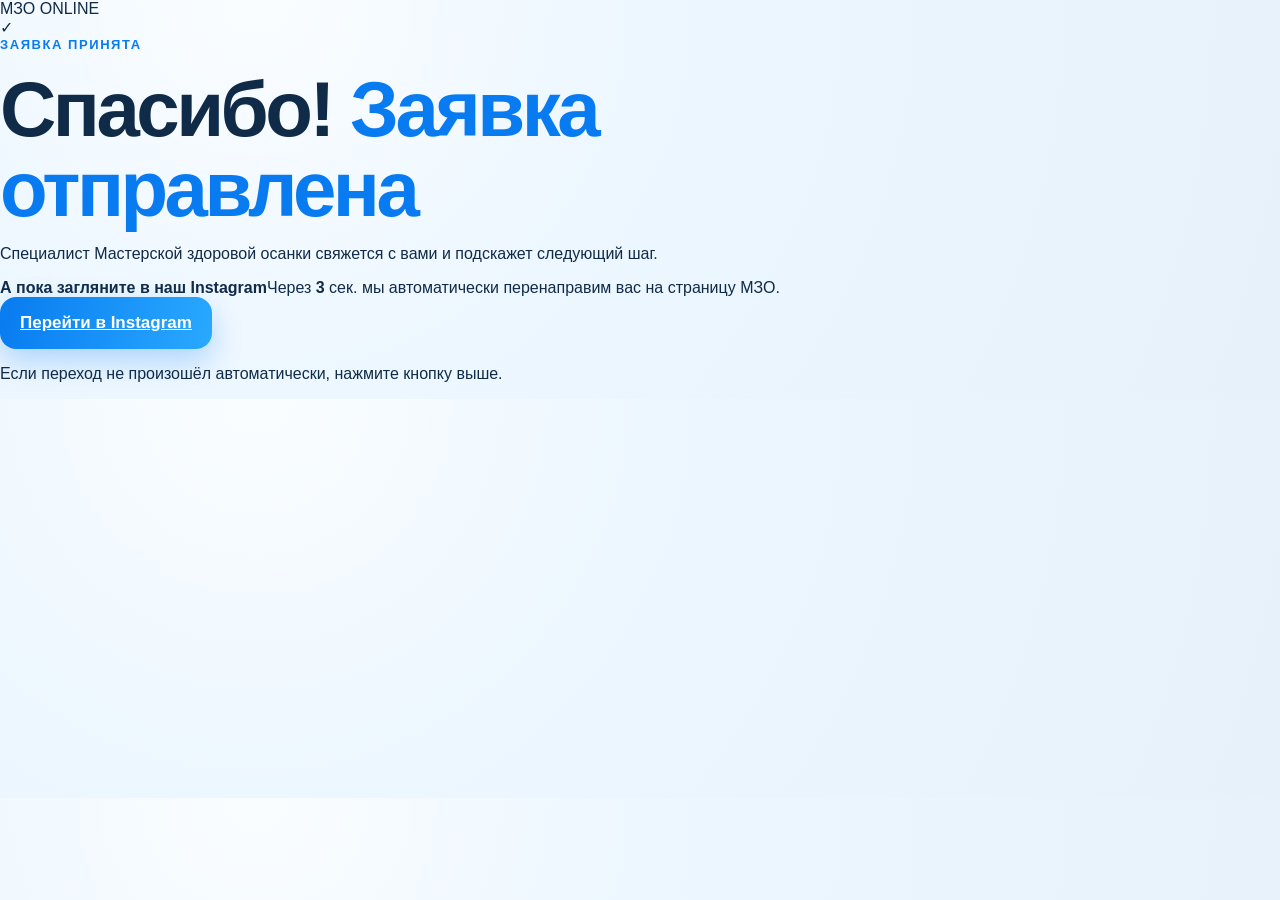
==== thank-you.html @ bd0f9416 "Add thank-you page for confirmed leads" ====
<!doctype html><html lang="ru"><head><meta charset="utf-8"><meta name="viewport" content="width=device-width,initial-scale=1"><title>Спасибо — МЗО</title><meta name="description" content="Спасибо за заявку на онлайн-диагностику осанки МЗО."><link rel="stylesheet" href="/style.css"></head><body class="thank-you-body"><main class="thank-you-shell"><section class="thank-you-card"><div class="thank-you-brand">МЗО <span>ONLINE</span></div><div class="thank-you-check">✓</div><div class="section-number">ЗАЯВКА ПРИНЯТА</div><h1>Спасибо! <em>Заявка отправлена</em></h1><p class="thank-you-lead">Специалист Мастерской здоровой осанки свяжется с вами и подскажет следующий шаг.</p><div class="thank-you-note"><strong>А пока загляните в наш Instagram</strong><span>Через <b id="redirect-countdown">3</b> сек. мы автоматически перенаправим вас на страницу МЗО.</span></div><a class="cta-primary thank-you-button" href="https://www.instagram.com/mzosanki/" rel="noopener noreferrer">Перейти в Instagram</a><p class="thank-you-small">Если переход не произошёл автоматически, нажмите кнопку выше.</p></section></main><script src="/thank-you.js"></script></body></html>
---- style.css ----
:root{--blue:#087bf0;--blue-dark:#062e66;--ink:#102b48;--muted:#536273;--line:#d9e8f5;--bg:#eef7ff}*{box-sizing:border-box}html{scroll-behavior:smooth}body{margin:0;background:radial-gradient(circle at 20% 0,#fafdff 0,#edf7ff 35%,#e7f1fa 100%);color:var(--ink);font-family:Inter,Arial,sans-serif}.site-shell{padding:20px 0 110px}.section-wrap{width:min(1120px,calc(100% - 28px));margin:0 auto 18px}.hero,.content-section{background:rgba(255,255,255,.92);border:1px solid rgba(255,255,255,.9);border-radius:30px;padding:28px;box-shadow:0 18px 50px rgba(35,83,130,.12);position:relative;overflow:hidden}.brand{display:flex;align-items:center;gap:12px;font-weight:800;margin-bottom:24px}.brand-logo{width:48px;height:48px;border-radius:12px;object-fit:cover}.eyebrow{display:inline-flex;align-items:center;gap:8px;color:var(--blue);background:#eaf5ff;border-radius:999px;padding:8px 12px;font-size:14px;font-weight:800}.eyebrow svg{width:18px;height:18px}h1,.content-section h2{letter-spacing:-.045em;line-height:1.02;margin:18px 0 14px}h1{font-size:clamp(42px,7vw,78px);max-width:980px}.content-section h2{font-size:clamp(36px,5vw,62px)}em{font-style:normal;color:var(--blue)}.hero-lead,.section-lead{font-size:clamp(18px,2vw,23px);line-height:1.45;color:var(--muted);max-width:820px}.pain-list{display:grid;grid-template-columns:repeat(2,minmax(0,1fr));gap:10px;padding:0;margin:22px 0;list-style:none}.pain-list li,.view-card li{background:#f7fbff;border:1px solid #e3eef8;border-radius:15px;padding:13px 14px;font-weight:700}.pain-list li{display:flex;gap:10px;align-items:center}.pain-list li span{width:24px;height:24px;border-radius:50%;display:grid;place-items:center;background:#e4f3ff;color:var(--blue)}.pain-list svg{width:15px;height:15px}.cta-primary,.sticky-cta{appearance:none;border:0;border-radius:16px;background:linear-gradient(105deg,#087bf0,#29a9ff);color:#fff;padding:16px 20px;font-size:17px;font-weight:900;display:inline-flex;align-items:center;justify-content:center;gap:9px;cursor:pointer;box-shadow:0 12px 30px rgba(8,123,240,.28)}.cta-primary:hover{transform:translateY(-1px)}.hero-media,.posture-visual,.program-visual,.diagnosis-visual{background-position:center;background-size:cover;background-repeat:no-repeat;border-radius:24px;overflow:hidden;position:relative}.hero-media{height:430px;margin-top:24px;background-image:url(https://mzo-online-diagnostics.mrl1nx.chatgpt.site/images/hero.png)}.posture-visual{height:470px;background-image:url(https://mzo-online-diagnostics.mrl1nx.chatgpt.site/images/posture.png)}.program-visual{height:470px;background-image:url(https://mzo-online-diagnostics.mrl1nx.chatgpt.site/images/exercise.png)}.diagnosis-visual{min-height:430px;background-image:url(https://mzo-online-diagnostics.mrl1nx.chatgpt.site/images/online.png)}.hero-media:after,.diagnosis-visual:after{content:"";position:absolute;inset:0;background:linear-gradient(180deg,transparent 50%,rgba(2,29,59,.62))}.hero-media span,.diagnosis-visual span{position:absolute;z-index:2;left:18px;bottom:16px;background:rgba(255,255,255,.92);color:var(--blue-dark);border-radius:12px;padding:9px 12px;font-weight:800}.stats{display:grid;grid-template-columns:repeat(3,1fr);gap:12px;margin-top:14px}.stats div{border:1px solid #dfeefa;background:#f8fcff;border-radius:18px;padding:18px}.stats strong,.stats span{display:block}.stats strong{font-size:28px;color:var(--blue-dark)}.stats span{margin-top:4px;color:var(--muted)}.section-number{color:var(--blue);font-size:13px;font-weight:900;letter-spacing:.12em}.view-grid,.steps-grid,.diagnosis-layout{display:grid;gap:13px}.view-grid{grid-template-columns:repeat(3,1fr);margin-top:14px}.view-card{background:#f8fbff;border:1px solid var(--line);border-radius:20px;padding:17px}.view-head{display:flex;align-items:center;gap:10px}.view-head>span,.step-index{font-size:12px;font-weight:900;color:var(--blue);background:#e6f3ff;border-radius:8px;padding:6px 8px}.view-card ul{list-style:none;padding:0;margin:12px 0 0;display:grid;gap:8px}.view-card li{font-size:14px}.recognition,.goal-card{margin-top:14px;border-radius:20px;padding:18px;background:linear-gradient(120deg,#e9f6ff,#cfeaff)}.recognition strong,.goal-card strong{font-size:20px}.recognition p{margin:6px 0 0;color:var(--muted)}.steps-grid{grid-template-columns:1fr 1fr;margin-top:14px}.step-card{display:flex;gap:14px;background:#f8fbff;border:1px solid var(--line);border-radius:20px;padding:18px}.step-copy h3{margin:0 0 6px;font-size:20px}.step-copy p{margin:0;color:var(--muted);line-height:1.45}.diagnosis-layout{grid-template-columns:1fr 1fr}.includes{background:#f8fbff;border:1px solid var(--line);border-radius:22px;padding:20px}.includes h3{font-size:28px;margin:0 0 14px}.includes ul{list-style:none;padding:0;margin:0;display:grid;gap:10px}.includes li{background:#fff;border-radius:16px;padding:14px}.includes strong,.includes span{display:block}.includes span{margin-top:4px;color:var(--muted)}.final-card{text-align:center;color:#fff;background:linear-gradient(145deg,#062e66,#087bf0 68%,#25afff);border-radius:24px;padding:28px 20px;margin-top:14px}.final-card h2{margin-top:0}.final-card em{color:#a8deff}.final-card p{color:#edf7ff}.final-card .cta-primary{background:#fff;color:var(--blue-dark);box-shadow:none}.sticky-cta{position:fixed;left:50%;bottom:18px;transform:translateX(-50%);z-index:40;width:min(420px,calc(100% - 24px));box-shadow:0 16px 50px rgba(6,46,102,.3)}.lead-modal{position:fixed;inset:0;z-index:1000;display:none;place-items:center;padding:18px}.lead-modal.is-open{display:grid}.lead-backdrop{position:absolute;inset:0;background:rgba(2,18,38,.62);backdrop-filter:blur(7px)}.lead-panel{position:relative;z-index:1;width:min(520px,100%);max-height:calc(100vh - 28px);overflow:auto;background:linear-gradient(155deg,#fff,#f3f9ff);border-radius:28px;padding:28px;box-shadow:0 34px 100px rgba(0,0,0,.32)}.lead-close{position:absolute;right:16px;top:14px;width:38px;height:38px;border:0;border-radius:50%;font-size:27px;background:#e6f3ff;color:#16456f;cursor:pointer}.lead-panel h2{font-size:31px;line-height:1.04;letter-spacing:-.035em;margin:14px 42px 10px 0}.lead-desc{color:var(--muted);font-size:16px;line-height:1.4;margin:0 0 18px}.dialog-brand{color:var(--blue);font-size:22px;font-weight:900}.dialog-brand span{letter-spacing:.08em;background:#e5f3ff;border-radius:7px;padding:5px 7px;font-size:10px}.lead-form{display:grid;gap:14px}.lead-form label{display:grid;gap:6px;color:#293a4d;font-size:14px;font-weight:800}.lead-form input,.lead-form textarea{font:inherit;color:var(--ink);background:#fff;border:1px solid #c7d8e8;border-radius:13px;padding:13px 14px;min-height:50px}.lead-form textarea{min-height:90px;resize:vertical}.lead-form input:focus,.lead-form textarea:focus{outline:3px solid rgba(8,123,240,.15);border-color:var(--blue)}.lead-submit{width:100%;min-height:52px}.honeypot{opacity:0;position:absolute;left:-10000px;width:1px;height:1px}.form-error{color:#ad291f;text-align:center;margin:0;font-size:13px}.privacy{color:#6b7887;text-align:center;font-size:11px;line-height:1.35}.success-state{text-align:center}.success-state>span{width:74px;height:74px;margin:0 auto 16px;border-radius:50%;display:grid;place-items:center;background:var(--blue);color:#fff;font-size:36px}.success-state .cta-primary{width:100%}.lead-modal.is-loading .lead-submit{opacity:.65;pointer-events:none}@media(max-width:760px){.site-shell{padding-top:10px}.hero,.content-section{padding:20px;border-radius:24px}.pain-list,.view-grid,.steps-grid,.diagnosis-layout{grid-template-columns:1fr}.hero-media,.posture-visual,.program-visual{height:310px}.diagnosis-visual{min-height:330px}.stats strong{font-size:20px}.stats span{font-size:11px}h1{font-size:42px}.content-section h2{font-size:36px}}@media(max-width:420px){.section-wrap{width:calc(100% - 14px)}.hero,.content-section{padding:17px}.brand span{font-size:14px}.hero-media{height:250px}.posture-visual,.program-visual{height:270px}.lead-panel{padding:23px 18px}.lead-panel h2{font-size:28px}}
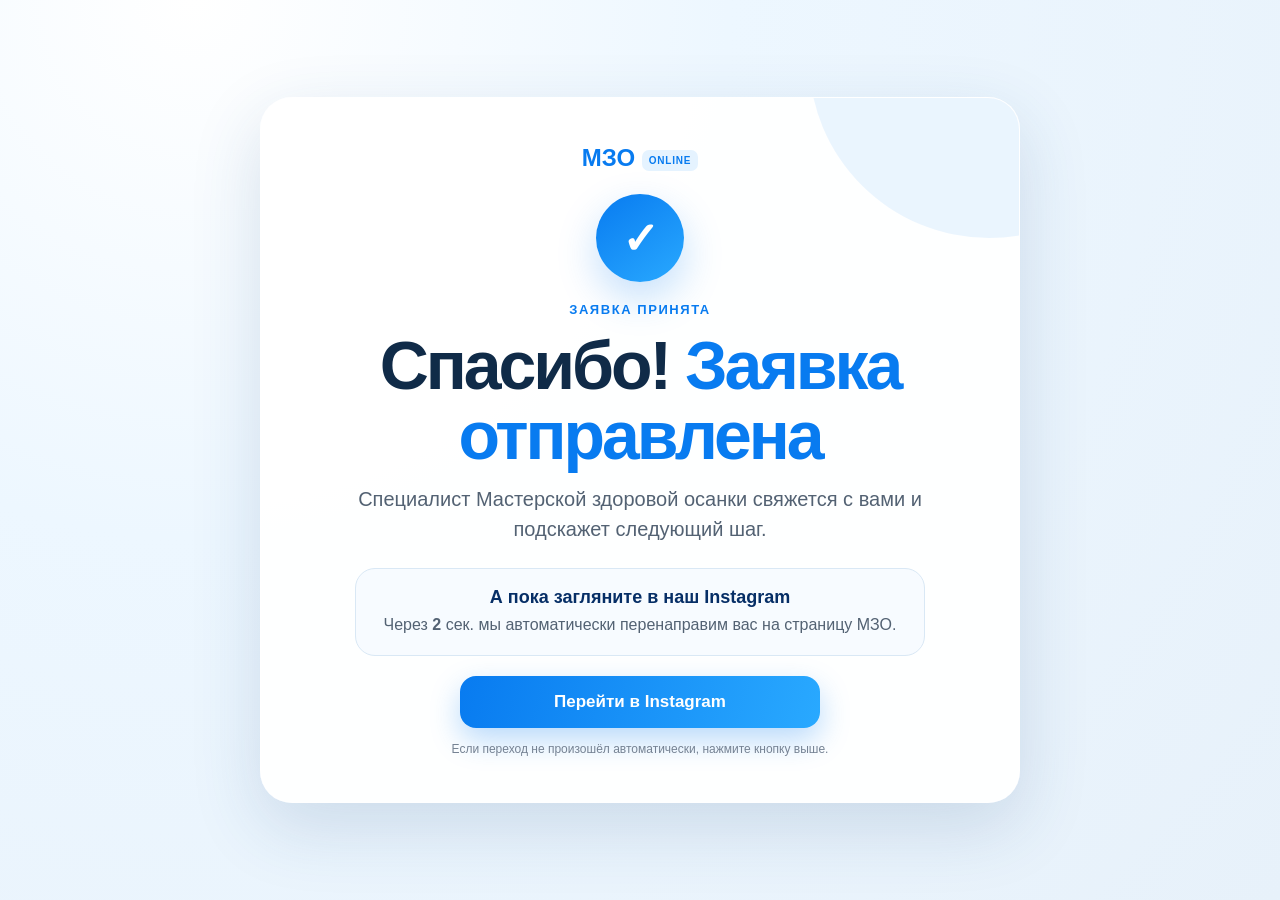
==== commit 4d67d948: "Load Meta Pixel directly on thank-you page" ====
--- a/thank-you.html
+++ b/thank-you.html
@@ -1 +1 @@
-<!doctype html><html lang="ru"><head><meta charset="utf-8"><meta name="viewport" content="width=device-width,initial-scale=1"><title>Спасибо — МЗО</title><meta name="description" content="Спасибо за заявку на онлайн-диагностику осанки МЗО."><link rel="stylesheet" href="/style.css"></head><body class="thank-you-body"><main class="thank-you-shell"><section class="thank-you-card"><div class="thank-you-brand">МЗО <span>ONLINE</span></div><div class="thank-you-check">✓</div><div class="section-number">ЗАЯВКА ПРИНЯТА</div><h1>Спасибо! <em>Заявка отправлена</em></h1><p class="thank-you-lead">Специалист Мастерской здоровой осанки свяжется с вами и подскажет следующий шаг.</p><div class="thank-you-note"><strong>А пока загляните в наш Instagram</strong><span>Через <b id="redirect-countdown">3</b> сек. мы автоматически перенаправим вас на страницу МЗО.</span></div><a class="cta-primary thank-you-button" href="https://www.instagram.com/mzosanki/" rel="noopener noreferrer">Перейти в Instagram</a><p class="thank-you-small">Если переход не произошёл автоматически, нажмите кнопку выше.</p></section></main><script src="/thank-you.js"></script></body></html>+<!doctype html><html lang="ru"><head><meta charset="utf-8"><meta name="viewport" content="width=device-width,initial-scale=1"><title>Спасибо — МЗО</title><meta name="description" content="Спасибо за заявку на онлайн-диагностику осанки МЗО."><link rel="stylesheet" href="/style.css"><script>!function(f,b,e,v,n,t,s){if(f.fbq)return;n=f.fbq=function(){n.callMethod?n.callMethod.apply(n,arguments):n.queue.push(arguments)};if(!f._fbq)f._fbq=n;n.push=n;n.loaded=!0;n.version='2.0';n.queue=[];t=b.createElement(e);t.async=!0;t.src=v;s=b.getElementsByTagName(e)[0];s.parentNode.insertBefore(t,s)}(window,document,'script','https://connect.facebook.net/en_US/fbevents.js');fbq('init','1759543388108569');fbq('track','PageView');</script></head><body class="thank-you-body"><main class="thank-you-shell"><section class="thank-you-card"><div class="thank-you-brand">МЗО <span>ONLINE</span></div><div class="thank-you-check">✓</div><div class="section-number">ЗАЯВКА ПРИНЯТА</div><h1>Спасибо! <em>Заявка отправлена</em></h1><p class="thank-you-lead">Специалист Мастерской здоровой осанки свяжется с вами и подскажет следующий шаг.</p><div class="thank-you-note"><strong>А пока загляните в наш Instagram</strong><span>Через <b id="redirect-countdown">5</b> сек. мы автоматически перенаправим вас на страницу МЗО.</span></div><a class="cta-primary thank-you-button" href="https://www.instagram.com/mzosanki/" rel="noopener noreferrer">Перейти в Instagram</a><p class="thank-you-small">Если переход не произошёл автоматически, нажмите кнопку выше.</p></section></main><noscript><img height="1" width="1" style="display:none" src="https://www.facebook.com/tr?id=1759543388108569&ev=PageView&noscript=1" alt=""></noscript><script src="/thank-you.js"></script></body></html>
--- a/style.css
+++ b/style.css
@@ -1 +1 @@
-:root{--blue:#087bf0;--blue-dark:#062e66;--ink:#102b48;--muted:#536273;--line:#d9e8f5;--bg:#eef7ff}*{box-sizing:border-box}html{scroll-behavior:smooth}body{margin:0;background:radial-gradient(circle at 20% 0,#fafdff 0,#edf7ff 35%,#e7f1fa 100%);color:var(--ink);font-family:Inter,Arial,sans-serif}.site-shell{padding:20px 0 110px}.section-wrap{width:min(1120px,calc(100% - 28px));margin:0 auto 18px}.hero,.content-section{background:rgba(255,255,255,.92);border:1px solid rgba(255,255,255,.9);border-radius:30px;padding:28px;box-shadow:0 18px 50px rgba(35,83,130,.12);position:relative;overflow:hidden}.brand{display:flex;align-items:center;gap:12px;font-weight:800;margin-bottom:24px}.brand-logo{width:48px;height:48px;border-radius:12px;object-fit:cover}.eyebrow{display:inline-flex;align-items:center;gap:8px;color:var(--blue);background:#eaf5ff;border-radius:999px;padding:8px 12px;font-size:14px;font-weight:800}.eyebrow svg{width:18px;height:18px}h1,.content-section h2{letter-spacing:-.045em;line-height:1.02;margin:18px 0 14px}h1{font-size:clamp(42px,7vw,78px);max-width:980px}.content-section h2{font-size:clamp(36px,5vw,62px)}em{font-style:normal;color:var(--blue)}.hero-lead,.section-lead{font-size:clamp(18px,2vw,23px);line-height:1.45;color:var(--muted);max-width:820px}.pain-list{display:grid;grid-template-columns:repeat(2,minmax(0,1fr));gap:10px;padding:0;margin:22px 0;list-style:none}.pain-list li,.view-card li{background:#f7fbff;border:1px solid #e3eef8;border-radius:15px;padding:13px 14px;font-weight:700}.pain-list li{display:flex;gap:10px;align-items:center}.pain-list li span{width:24px;height:24px;border-radius:50%;display:grid;place-items:center;background:#e4f3ff;color:var(--blue)}.pain-list svg{width:15px;height:15px}.cta-primary,.sticky-cta{appearance:none;border:0;border-radius:16px;background:linear-gradient(105deg,#087bf0,#29a9ff);color:#fff;padding:16px 20px;font-size:17px;font-weight:900;display:inline-flex;align-items:center;justify-content:center;gap:9px;cursor:pointer;box-shadow:0 12px 30px rgba(8,123,240,.28)}.cta-primary:hover{transform:translateY(-1px)}.hero-media,.posture-visual,.program-visual,.diagnosis-visual{background-position:center;background-size:cover;background-repeat:no-repeat;border-radius:24px;overflow:hidden;position:relative}.hero-media{height:430px;margin-top:24px;background-image:url(https://mzo-online-diagnostics.mrl1nx.chatgpt.site/images/hero.png)}.posture-visual{height:470px;background-image:url(https://mzo-online-diagnostics.mrl1nx.chatgpt.site/images/posture.png)}.program-visual{height:470px;background-image:url(https://mzo-online-diagnostics.mrl1nx.chatgpt.site/images/exercise.png)}.diagnosis-visual{min-height:430px;background-image:url(https://mzo-online-diagnostics.mrl1nx.chatgpt.site/images/online.png)}.hero-media:after,.diagnosis-visual:after{content:"";position:absolute;inset:0;background:linear-gradient(180deg,transparent 50%,rgba(2,29,59,.62))}.hero-media span,.diagnosis-visual span{position:absolute;z-index:2;left:18px;bottom:16px;background:rgba(255,255,255,.92);color:var(--blue-dark);border-radius:12px;padding:9px 12px;font-weight:800}.stats{display:grid;grid-template-columns:repeat(3,1fr);gap:12px;margin-top:14px}.stats div{border:1px solid #dfeefa;background:#f8fcff;border-radius:18px;padding:18px}.stats strong,.stats span{display:block}.stats strong{font-size:28px;color:var(--blue-dark)}.stats span{margin-top:4px;color:var(--muted)}.section-number{color:var(--blue);font-size:13px;font-weight:900;letter-spacing:.12em}.view-grid,.steps-grid,.diagnosis-layout{display:grid;gap:13px}.view-grid{grid-template-columns:repeat(3,1fr);margin-top:14px}.view-card{background:#f8fbff;border:1px solid var(--line);border-radius:20px;padding:17px}.view-head{display:flex;align-items:center;gap:10px}.view-head>span,.step-index{font-size:12px;font-weight:900;color:var(--blue);background:#e6f3ff;border-radius:8px;padding:6px 8px}.view-card ul{list-style:none;padding:0;margin:12px 0 0;display:grid;gap:8px}.view-card li{font-size:14px}.recognition,.goal-card{margin-top:14px;border-radius:20px;padding:18px;background:linear-gradient(120deg,#e9f6ff,#cfeaff)}.recognition strong,.goal-card strong{font-size:20px}.recognition p{margin:6px 0 0;color:var(--muted)}.steps-grid{grid-template-columns:1fr 1fr;margin-top:14px}.step-card{display:flex;gap:14px;background:#f8fbff;border:1px solid var(--line);border-radius:20px;padding:18px}.step-copy h3{margin:0 0 6px;font-size:20px}.step-copy p{margin:0;color:var(--muted);line-height:1.45}.diagnosis-layout{grid-template-columns:1fr 1fr}.includes{background:#f8fbff;border:1px solid var(--line);border-radius:22px;padding:20px}.includes h3{font-size:28px;margin:0 0 14px}.includes ul{list-style:none;padding:0;margin:0;display:grid;gap:10px}.includes li{background:#fff;border-radius:16px;padding:14px}.includes strong,.includes span{display:block}.includes span{margin-top:4px;color:var(--muted)}.final-card{text-align:center;color:#fff;background:linear-gradient(145deg,#062e66,#087bf0 68%,#25afff);border-radius:24px;padding:28px 20px;margin-top:14px}.final-card h2{margin-top:0}.final-card em{color:#a8deff}.final-card p{color:#edf7ff}.final-card .cta-primary{background:#fff;color:var(--blue-dark);box-shadow:none}.sticky-cta{position:fixed;left:50%;bottom:18px;transform:translateX(-50%);z-index:40;width:min(420px,calc(100% - 24px));box-shadow:0 16px 50px rgba(6,46,102,.3)}.lead-modal{position:fixed;inset:0;z-index:1000;display:none;place-items:center;padding:18px}.lead-modal.is-open{display:grid}.lead-backdrop{position:absolute;inset:0;background:rgba(2,18,38,.62);backdrop-filter:blur(7px)}.lead-panel{position:relative;z-index:1;width:min(520px,100%);max-height:calc(100vh - 28px);overflow:auto;background:linear-gradient(155deg,#fff,#f3f9ff);border-radius:28px;padding:28px;box-shadow:0 34px 100px rgba(0,0,0,.32)}.lead-close{position:absolute;right:16px;top:14px;width:38px;height:38px;border:0;border-radius:50%;font-size:27px;background:#e6f3ff;color:#16456f;cursor:pointer}.lead-panel h2{font-size:31px;line-height:1.04;letter-spacing:-.035em;margin:14px 42px 10px 0}.lead-desc{color:var(--muted);font-size:16px;line-height:1.4;margin:0 0 18px}.dialog-brand{color:var(--blue);font-size:22px;font-weight:900}.dialog-brand span{letter-spacing:.08em;background:#e5f3ff;border-radius:7px;padding:5px 7px;font-size:10px}.lead-form{display:grid;gap:14px}.lead-form label{display:grid;gap:6px;color:#293a4d;font-size:14px;font-weight:800}.lead-form input,.lead-form textarea{font:inherit;color:var(--ink);background:#fff;border:1px solid #c7d8e8;border-radius:13px;padding:13px 14px;min-height:50px}.lead-form textarea{min-height:90px;resize:vertical}.lead-form input:focus,.lead-form textarea:focus{outline:3px solid rgba(8,123,240,.15);border-color:var(--blue)}.lead-submit{width:100%;min-height:52px}.honeypot{opacity:0;position:absolute;left:-10000px;width:1px;height:1px}.form-error{color:#ad291f;text-align:center;margin:0;font-size:13px}.privacy{color:#6b7887;text-align:center;font-size:11px;line-height:1.35}.success-state{text-align:center}.success-state>span{width:74px;height:74px;margin:0 auto 16px;border-radius:50%;display:grid;place-items:center;background:var(--blue);color:#fff;font-size:36px}.success-state .cta-primary{width:100%}.lead-modal.is-loading .lead-submit{opacity:.65;pointer-events:none}@media(max-width:760px){.site-shell{padding-top:10px}.hero,.content-section{padding:20px;border-radius:24px}.pain-list,.view-grid,.steps-grid,.diagnosis-layout{grid-template-columns:1fr}.hero-media,.posture-visual,.program-visual{height:310px}.diagnosis-visual{min-height:330px}.stats strong{font-size:20px}.stats span{font-size:11px}h1{font-size:42px}.content-section h2{font-size:36px}}@media(max-width:420px){.section-wrap{width:calc(100% - 14px)}.hero,.content-section{padding:17px}.brand span{font-size:14px}.hero-media{height:250px}.posture-visual,.program-visual{height:270px}.lead-panel{padding:23px 18px}.lead-panel h2{font-size:28px}}+:root{--blue:#087bf0;--blue-dark:#062e66;--ink:#102b48;--muted:#536273;--line:#d9e8f5;--bg:#eef7ff}*{box-sizing:border-box}html{scroll-behavior:smooth}body{margin:0;background:radial-gradient(circle at 20% 0,#fafdff 0,#edf7ff 35%,#e7f1fa 100%);color:var(--ink);font-family:Inter,Arial,sans-serif}.site-shell{padding:20px 0 110px}.section-wrap{width:min(1120px,calc(100% - 28px));margin:0 auto 18px}.hero,.content-section{background:rgba(255,255,255,.92);border:1px solid rgba(255,255,255,.9);border-radius:30px;padding:28px;box-shadow:0 18px 50px rgba(35,83,130,.12);position:relative;overflow:hidden}.brand{display:flex;align-items:center;gap:12px;font-weight:800;margin-bottom:24px}.brand-logo{width:48px;height:48px;border-radius:12px;object-fit:cover}.eyebrow{display:inline-flex;align-items:center;gap:8px;color:var(--blue);background:#eaf5ff;border-radius:999px;padding:8px 12px;font-size:14px;font-weight:800}.eyebrow svg{width:18px;height:18px}h1,.content-section h2{letter-spacing:-.045em;line-height:1.02;margin:18px 0 14px}h1{font-size:clamp(42px,7vw,78px);max-width:980px}.content-section h2{font-size:clamp(36px,5vw,62px)}em{font-style:normal;color:var(--blue)}.hero-lead,.section-lead{font-size:clamp(18px,2vw,23px);line-height:1.45;color:var(--muted);max-width:820px}.pain-list{display:grid;grid-template-columns:repeat(2,minmax(0,1fr));gap:10px;padding:0;margin:22px 0;list-style:none}.pain-list li,.view-card li{background:#f7fbff;border:1px solid #e3eef8;border-radius:15px;padding:13px 14px;font-weight:700}.pain-list li{display:flex;gap:10px;align-items:center}.pain-list li span{width:24px;height:24px;border-radius:50%;display:grid;place-items:center;background:#e4f3ff;color:var(--blue)}.pain-list svg{width:15px;height:15px}.cta-primary,.sticky-cta{appearance:none;border:0;border-radius:16px;background:linear-gradient(105deg,#087bf0,#29a9ff);color:#fff;padding:16px 20px;font-size:17px;font-weight:900;display:inline-flex;align-items:center;justify-content:center;gap:9px;cursor:pointer;box-shadow:0 12px 30px rgba(8,123,240,.28)}.cta-primary:hover{transform:translateY(-1px)}.hero-media,.posture-visual,.program-visual,.diagnosis-visual{background-position:center;background-size:cover;background-repeat:no-repeat;border-radius:24px;overflow:hidden;position:relative}.hero-media{height:430px;margin-top:24px;background-image:url(https://mzo-online-diagnostics.mrl1nx.chatgpt.site/images/hero.png)}.posture-visual{height:470px;background-image:url(https://mzo-online-diagnostics.mrl1nx.chatgpt.site/images/posture.png)}.program-visual{height:470px;background-image:url(https://mzo-online-diagnostics.mrl1nx.chatgpt.site/images/exercise.png)}.diagnosis-visual{min-height:430px;background-image:url(https://mzo-online-diagnostics.mrl1nx.chatgpt.site/images/online.png)}.hero-media:after,.diagnosis-visual:after{content:"";position:absolute;inset:0;background:linear-gradient(180deg,transparent 50%,rgba(2,29,59,.62))}.hero-media span,.diagnosis-visual span{position:absolute;z-index:2;left:18px;bottom:16px;background:rgba(255,255,255,.92);color:var(--blue-dark);border-radius:12px;padding:9px 12px;font-weight:800}.stats{display:grid;grid-template-columns:repeat(3,1fr);gap:12px;margin-top:14px}.stats div{border:1px solid #dfeefa;background:#f8fcff;border-radius:18px;padding:18px}.stats strong,.stats span{display:block}.stats strong{font-size:28px;color:var(--blue-dark)}.stats span{margin-top:4px;color:var(--muted)}.section-number{color:var(--blue);font-size:13px;font-weight:900;letter-spacing:.12em}.view-grid,.steps-grid,.diagnosis-layout{display:grid;gap:13px}.view-grid{grid-template-columns:repeat(3,1fr);margin-top:14px}.view-card{background:#f8fbff;border:1px solid var(--line);border-radius:20px;padding:17px}.view-head{display:flex;align-items:center;gap:10px}.view-head>span,.step-index{font-size:12px;font-weight:900;color:var(--blue);background:#e6f3ff;border-radius:8px;padding:6px 8px}.view-card ul{list-style:none;padding:0;margin:12px 0 0;display:grid;gap:8px}.view-card li{font-size:14px}.recognition,.goal-card{margin-top:14px;border-radius:20px;padding:18px;background:linear-gradient(120deg,#e9f6ff,#cfeaff)}.recognition strong,.goal-card strong{font-size:20px}.recognition p{margin:6px 0 0;color:var(--muted)}.steps-grid{grid-template-columns:1fr 1fr;margin-top:14px}.step-card{display:flex;gap:14px;background:#f8fbff;border:1px solid var(--line);border-radius:20px;padding:18px}.step-copy h3{margin:0 0 6px;font-size:20px}.step-copy p{margin:0;color:var(--muted);line-height:1.45}.diagnosis-layout{grid-template-columns:1fr 1fr}.includes{background:#f8fbff;border:1px solid var(--line);border-radius:22px;padding:20px}.includes h3{font-size:28px;margin:0 0 14px}.includes ul{list-style:none;padding:0;margin:0;display:grid;gap:10px}.includes li{background:#fff;border-radius:16px;padding:14px}.includes strong,.includes span{display:block}.includes span{margin-top:4px;color:var(--muted)}.final-card{text-align:center;color:#fff;background:linear-gradient(145deg,#062e66,#087bf0 68%,#25afff);border-radius:24px;padding:28px 20px;margin-top:14px}.final-card h2{margin-top:0}.final-card em{color:#a8deff}.final-card p{color:#edf7ff}.final-card .cta-primary{background:#fff;color:var(--blue-dark);box-shadow:none}.sticky-cta{position:fixed;left:50%;bottom:18px;transform:translateX(-50%);z-index:40;width:min(420px,calc(100% - 24px));box-shadow:0 16px 50px rgba(6,46,102,.3)}.lead-modal{position:fixed;inset:0;z-index:1000;display:none;place-items:center;padding:18px}.lead-modal.is-open{display:grid}.lead-backdrop{position:absolute;inset:0;background:rgba(2,18,38,.62);backdrop-filter:blur(7px)}.lead-panel{position:relative;z-index:1;width:min(520px,100%);max-height:calc(100vh - 28px);overflow:auto;background:linear-gradient(155deg,#fff,#f3f9ff);border-radius:28px;padding:28px;box-shadow:0 34px 100px rgba(0,0,0,.32)}.lead-close{position:absolute;right:16px;top:14px;width:38px;height:38px;border:0;border-radius:50%;font-size:27px;background:#e6f3ff;color:#16456f;cursor:pointer}.lead-panel h2{font-size:31px;line-height:1.04;letter-spacing:-.035em;margin:14px 42px 10px 0}.lead-desc{color:var(--muted);font-size:16px;line-height:1.4;margin:0 0 18px}.dialog-brand{color:var(--blue);font-size:22px;font-weight:900}.dialog-brand span{letter-spacing:.08em;background:#e5f3ff;border-radius:7px;padding:5px 7px;font-size:10px}.lead-form{display:grid;gap:14px}.lead-form label{display:grid;gap:6px;color:#293a4d;font-size:14px;font-weight:800}.lead-form input,.lead-form textarea{font:inherit;color:var(--ink);background:#fff;border:1px solid #c7d8e8;border-radius:13px;padding:13px 14px;min-height:50px}.lead-form textarea{min-height:90px;resize:vertical}.lead-form input:focus,.lead-form textarea:focus{outline:3px solid rgba(8,123,240,.15);border-color:var(--blue)}.lead-submit{width:100%;min-height:52px}.honeypot{opacity:0;position:absolute;left:-10000px;width:1px;height:1px}.form-error{color:#ad291f;text-align:center;margin:0;font-size:13px}.privacy{color:#6b7887;text-align:center;font-size:11px;line-height:1.35}.success-state{text-align:center}.success-state>span{width:74px;height:74px;margin:0 auto 16px;border-radius:50%;display:grid;place-items:center;background:var(--blue);color:#fff;font-size:36px}.success-state .cta-primary{width:100%}.lead-modal.is-loading .lead-submit{opacity:.65;pointer-events:none}.thank-you-body{min-height:100vh;display:grid;place-items:center;padding:24px;background:radial-gradient(circle at 15% 0,#ffffff 0,#edf7ff 38%,#e7f1fa 100%)}.thank-you-shell{width:min(760px,100%)}.thank-you-card{position:relative;overflow:hidden;text-align:center;background:rgba(255,255,255,.95);border:1px solid rgba(255,255,255,.9);border-radius:32px;padding:46px 34px;box-shadow:0 24px 70px rgba(35,83,130,.16)}.thank-you-card:before{content:"";position:absolute;width:360px;height:360px;border-radius:50%;background:rgba(8,123,240,.08);top:-220px;right:-150px}.thank-you-brand{position:relative;color:var(--blue);font-size:24px;font-weight:900;margin-bottom:22px}.thank-you-brand span{letter-spacing:.08em;background:#e5f3ff;border-radius:7px;padding:5px 7px;font-size:10px;vertical-align:middle}.thank-you-check{width:88px;height:88px;margin:0 auto 20px;border-radius:50%;display:grid;place-items:center;background:linear-gradient(145deg,#087bf0,#29a9ff);color:#fff;font-size:44px;font-weight:900;box-shadow:0 16px 40px rgba(8,123,240,.24)}.thank-you-card h1{font-size:clamp(42px,7vw,68px);margin:14px auto;max-width:640px}.thank-you-lead{font-size:20px;line-height:1.5;color:var(--muted);max-width:620px;margin:0 auto 24px}.thank-you-note{display:grid;gap:6px;background:#f7fbff;border:1px solid var(--line);border-radius:20px;padding:18px;margin:0 auto 20px;max-width:570px}.thank-you-note strong{font-size:18px;color:var(--blue-dark)}.thank-you-note span{color:var(--muted);line-height:1.4}.thank-you-button{width:min(360px,100%);text-decoration:none}.thank-you-small{font-size:12px;color:#758293;margin:14px 0 0}@media(max-width:760px){.site-shell{padding-top:10px}.hero,.content-section{padding:20px;border-radius:24px}.pain-list,.view-grid,.steps-grid,.diagnosis-layout{grid-template-columns:1fr}.hero-media,.posture-visual,.program-visual{height:310px}.diagnosis-visual{min-height:330px}.stats strong{font-size:20px}.stats span{font-size:11px}h1{font-size:42px}.content-section h2{font-size:36px}.thank-you-card{padding:38px 22px;border-radius:26px}.thank-you-lead{font-size:18px}}@media(max-width:420px){.section-wrap{width:calc(100% - 14px)}.hero,.content-section{padding:17px}.brand span{font-size:14px}.hero-media{height:250px}.posture-visual,.program-visual{height:270px}.lead-panel{padding:23px 18px}.lead-panel h2{font-size:28px}.thank-you-body{padding:12px}.thank-you-card{padding:32px 16px}.thank-you-check{width:74px;height:74px;font-size:36px}.thank-you-card h1{font-size:38px}}
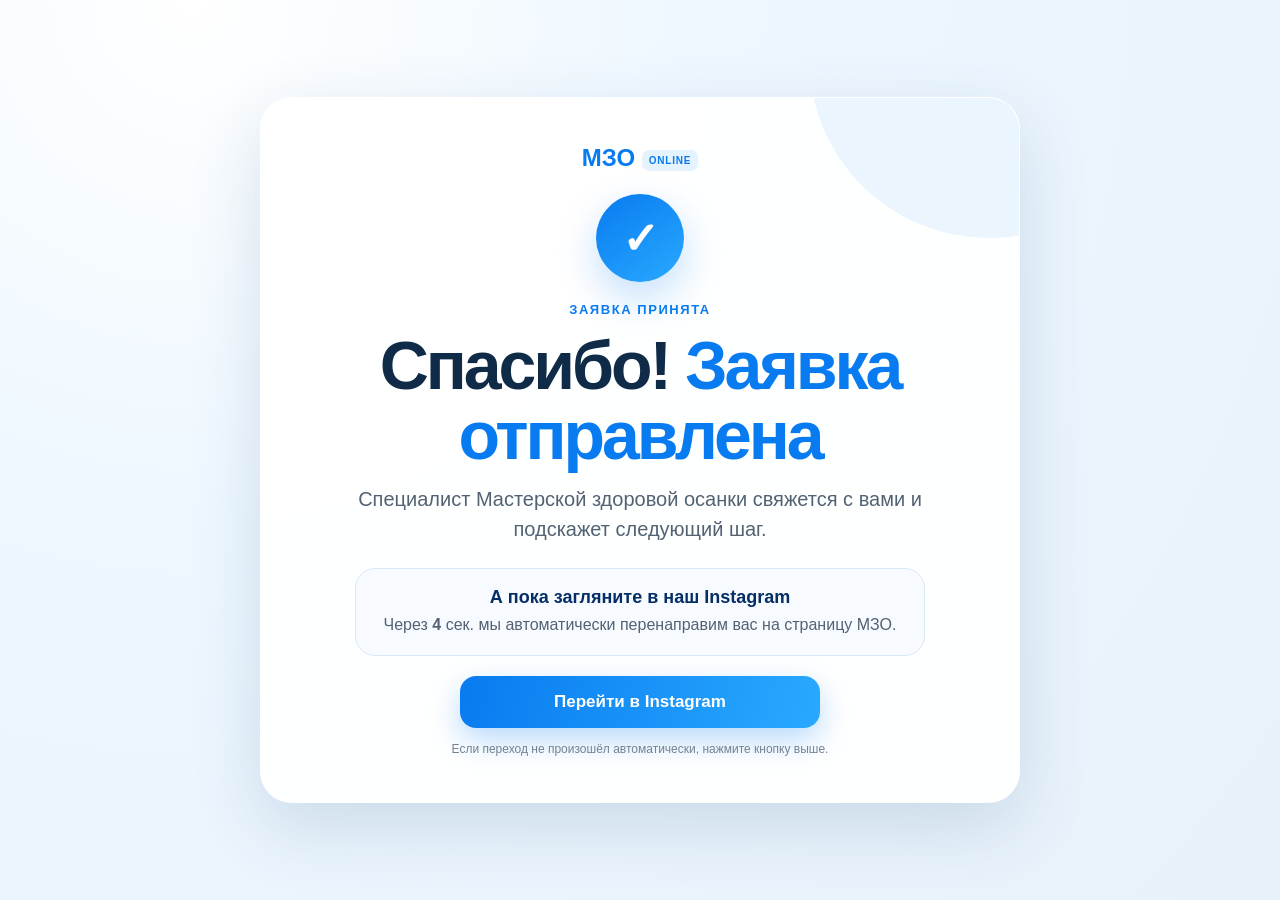
==== commit 7b419d5e: "Update thank-you page Meta Pixel ID" ====
--- a/thank-you.html
+++ b/thank-you.html
@@ -1 +1 @@
-<!doctype html><html lang="ru"><head><meta charset="utf-8"><meta name="viewport" content="width=device-width,initial-scale=1"><title>Спасибо — МЗО</title><meta name="description" content="Спасибо за заявку на онлайн-диагностику осанки МЗО."><link rel="stylesheet" href="/style.css"><script>!function(f,b,e,v,n,t,s){if(f.fbq)return;n=f.fbq=function(){n.callMethod?n.callMethod.apply(n,arguments):n.queue.push(arguments)};if(!f._fbq)f._fbq=n;n.push=n;n.loaded=!0;n.version='2.0';n.queue=[];t=b.createElement(e);t.async=!0;t.src=v;s=b.getElementsByTagName(e)[0];s.parentNode.insertBefore(t,s)}(window,document,'script','https://connect.facebook.net/en_US/fbevents.js');fbq('init','1759543388108569');fbq('track','PageView');</script></head><body class="thank-you-body"><main class="thank-you-shell"><section class="thank-you-card"><div class="thank-you-brand">МЗО <span>ONLINE</span></div><div class="thank-you-check">✓</div><div class="section-number">ЗАЯВКА ПРИНЯТА</div><h1>Спасибо! <em>Заявка отправлена</em></h1><p class="thank-you-lead">Специалист Мастерской здоровой осанки свяжется с вами и подскажет следующий шаг.</p><div class="thank-you-note"><strong>А пока загляните в наш Instagram</strong><span>Через <b id="redirect-countdown">5</b> сек. мы автоматически перенаправим вас на страницу МЗО.</span></div><a class="cta-primary thank-you-button" href="https://www.instagram.com/mzosanki/" rel="noopener noreferrer">Перейти в Instagram</a><p class="thank-you-small">Если переход не произошёл автоматически, нажмите кнопку выше.</p></section></main><noscript><img height="1" width="1" style="display:none" src="https://www.facebook.com/tr?id=1759543388108569&ev=PageView&noscript=1" alt=""></noscript><script src="/thank-you.js"></script></body></html>+<!doctype html><html lang="ru"><head><meta charset="utf-8"><meta name="viewport" content="width=device-width,initial-scale=1"><title>Спасибо — МЗО</title><meta name="description" content="Спасибо за заявку на онлайн-диагностику осанки МЗО."><link rel="stylesheet" href="/style.css"><script>!function(f,b,e,v,n,t,s){if(f.fbq)return;n=f.fbq=function(){n.callMethod?n.callMethod.apply(n,arguments):n.queue.push(arguments)};if(!f._fbq)f._fbq=n;n.push=n;n.loaded=!0;n.version='2.0';n.queue=[];t=b.createElement(e);t.async=!0;t.src=v;s=b.getElementsByTagName(e)[0];s.parentNode.insertBefore(t,s)}(window,document,'script','https://connect.facebook.net/en_US/fbevents.js');fbq('init','1008630185549974');fbq('track','PageView');</script></head><body class="thank-you-body"><main class="thank-you-shell"><section class="thank-you-card"><div class="thank-you-brand">МЗО <span>ONLINE</span></div><div class="thank-you-check">✓</div><div class="section-number">ЗАЯВКА ПРИНЯТА</div><h1>Спасибо! <em>Заявка отправлена</em></h1><p class="thank-you-lead">Специалист Мастерской здоровой осанки свяжется с вами и подскажет следующий шаг.</p><div class="thank-you-note"><strong>А пока загляните в наш Instagram</strong><span>Через <b id="redirect-countdown">5</b> сек. мы автоматически перенаправим вас на страницу МЗО.</span></div><a class="cta-primary thank-you-button" href="https://www.instagram.com/mzosanki/" rel="noopener noreferrer">Перейти в Instagram</a><p class="thank-you-small">Если переход не произошёл автоматически, нажмите кнопку выше.</p></section></main><noscript><img height="1" width="1" style="display:none" src="https://www.facebook.com/tr?id=1008630185549974&ev=PageView&noscript=1" alt=""></noscript><script src="/thank-you.js"></script></body></html>
